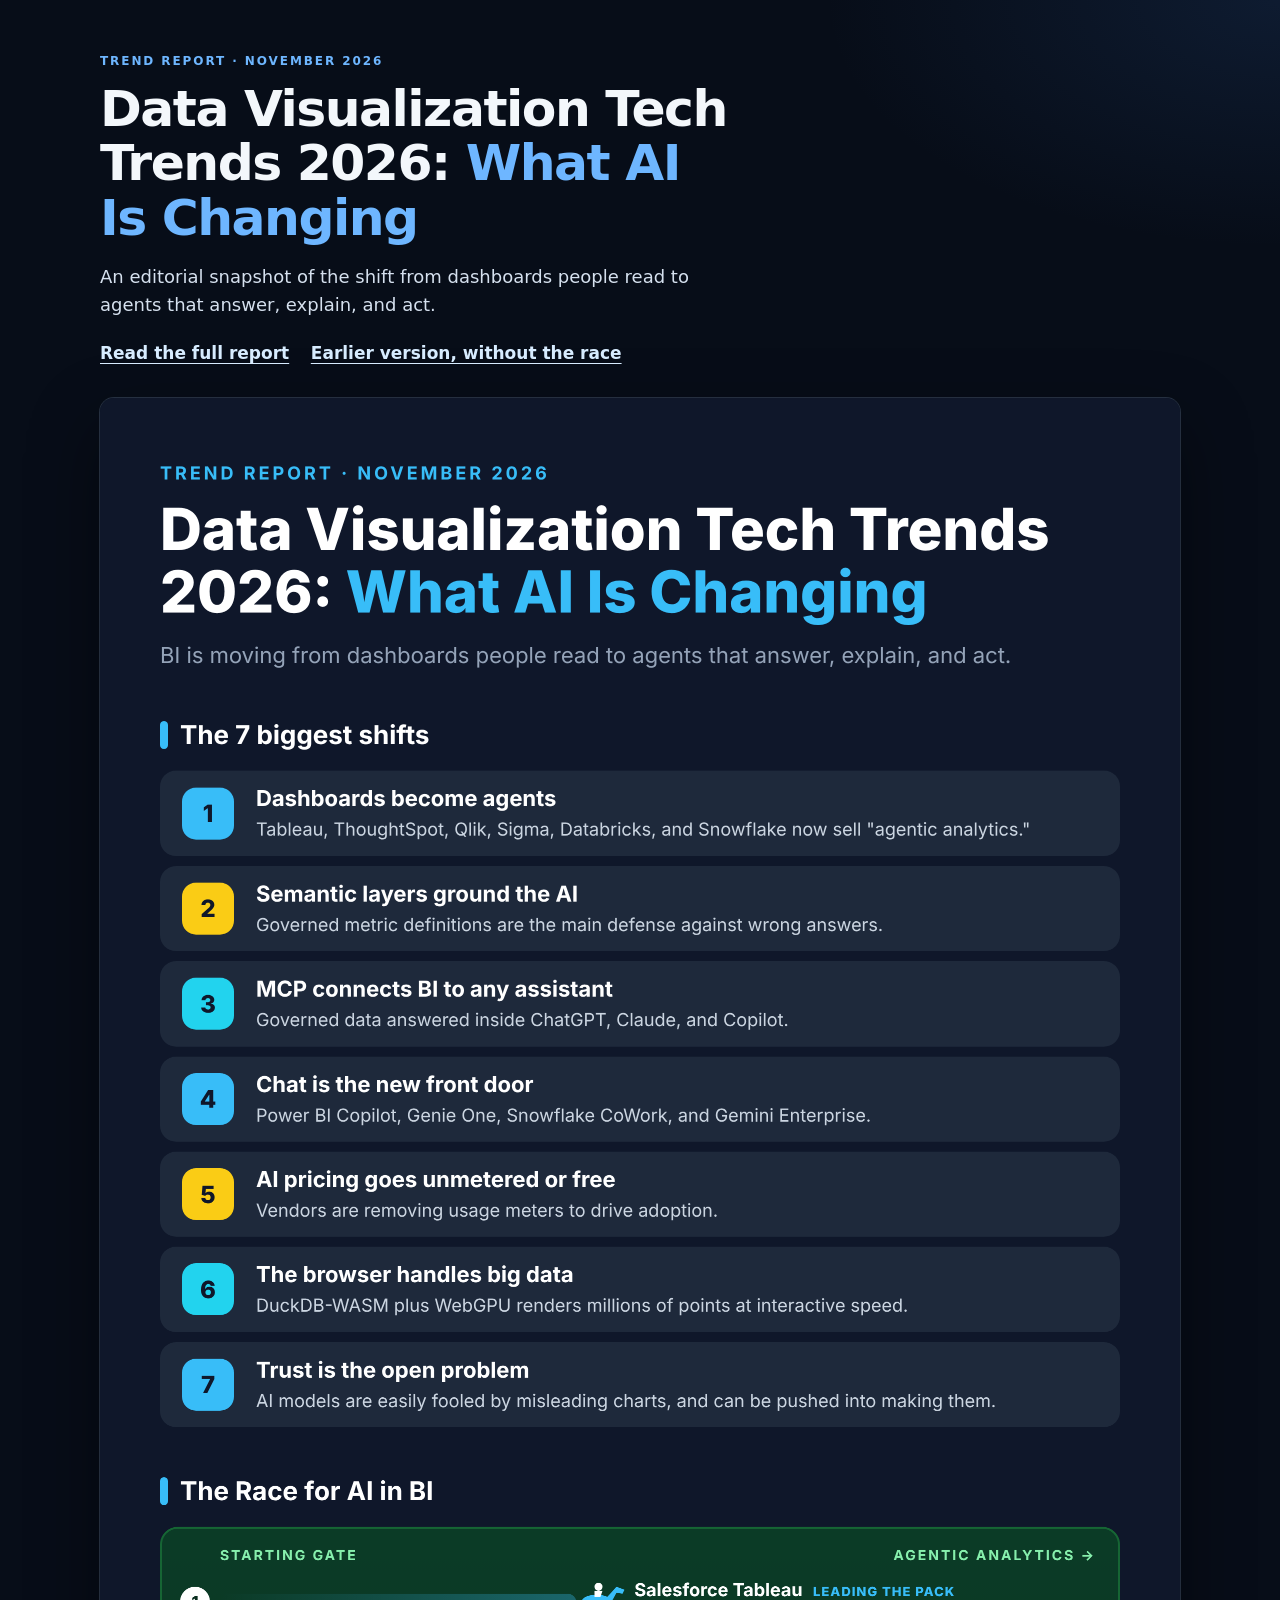
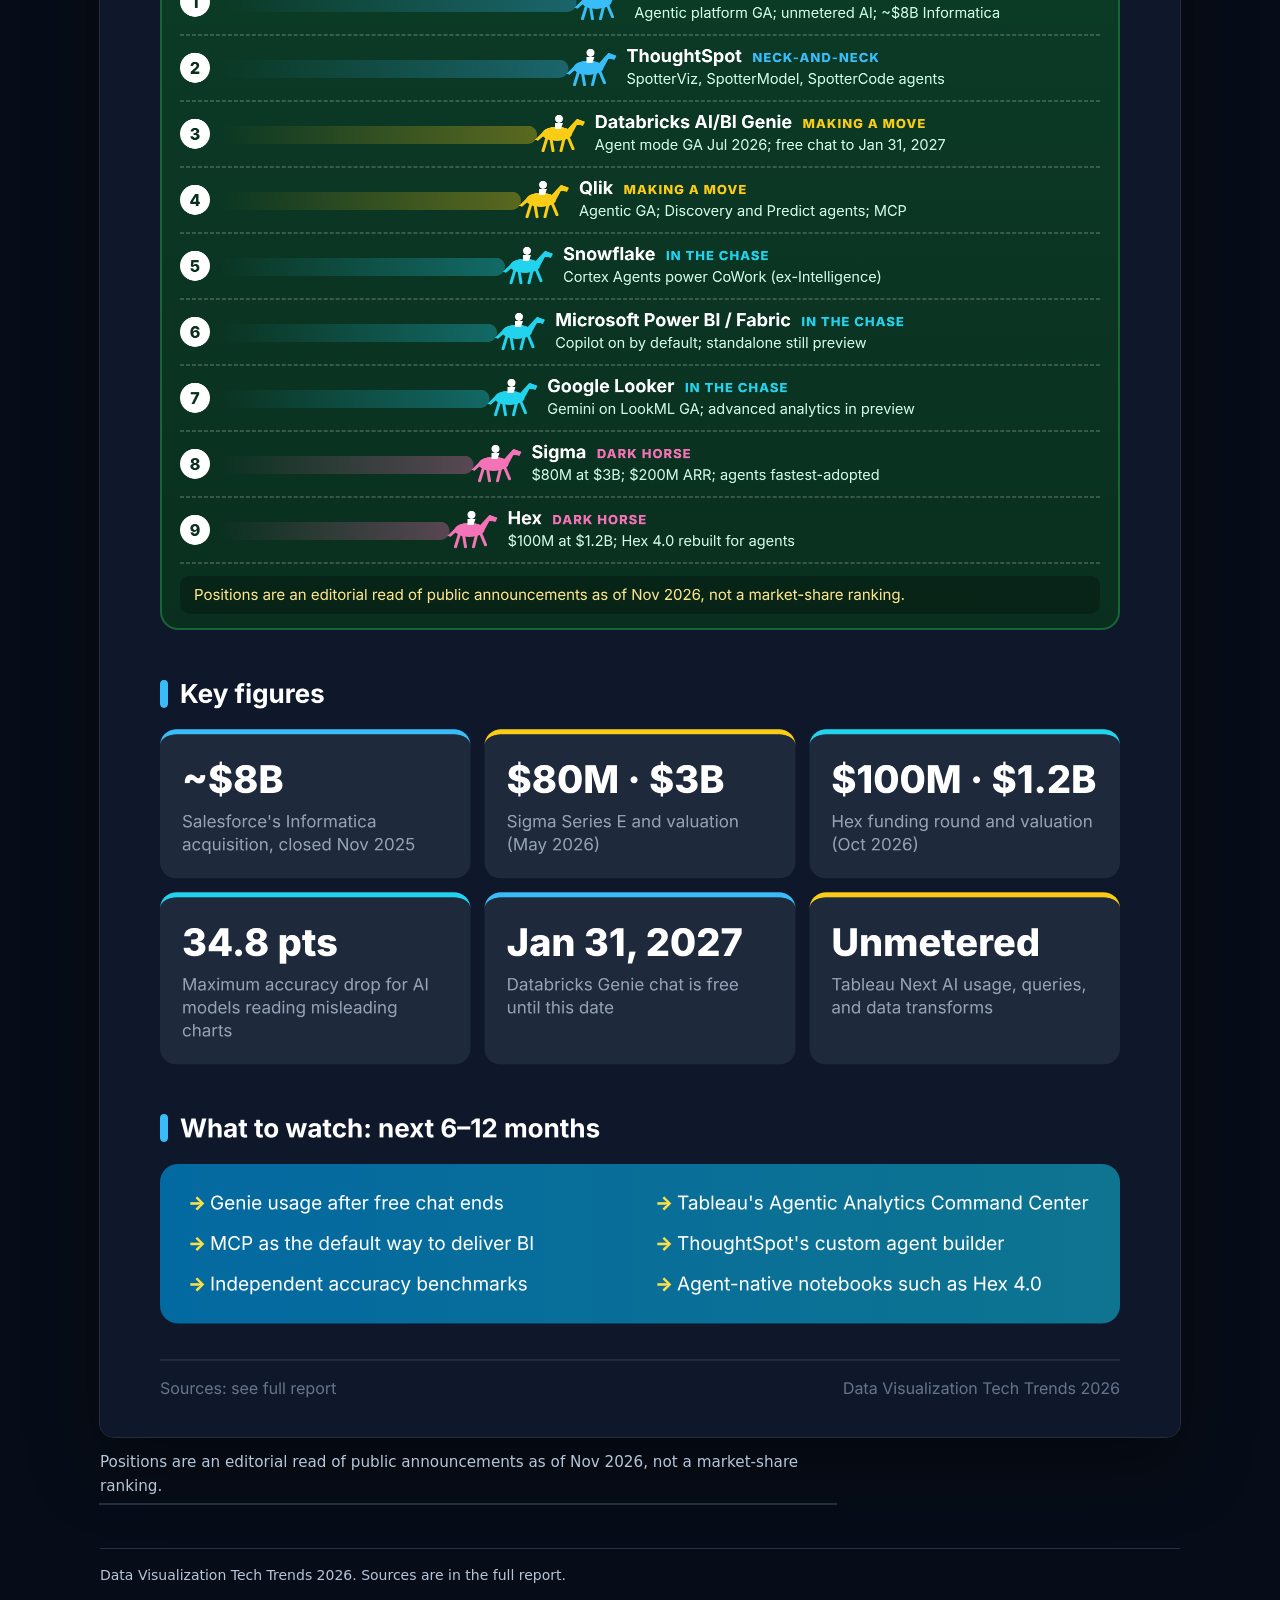
==== index.html @ 04157af9 "Add a static GitHub Pages site for the 2026 dataviz infographic Publish the race edition from the re" ====
<!DOCTYPE html>
<html lang="en">
<head>
  <meta charset="utf-8">
  <meta name="viewport" content="width=device-width, initial-scale=1">
  <title>Data Visualization Tech Trends 2026: What AI Is Changing</title>
  <meta name="description" content="A November 2026 infographic on how AI is changing business intelligence, including an editorial horse race for agentic analytics.">
  <link rel="canonical" href="https://ericalvarado.github.io/dataviz-ai-trends/">
  <meta name="theme-color" content="#070d18">
  <meta name="color-scheme" content="dark">

  <meta property="og:type" content="website">
  <meta property="og:site_name" content="Data Visualization Tech Trends 2026">
  <meta property="og:title" content="Data Visualization Tech Trends 2026: What AI Is Changing">
  <meta property="og:description" content="BI is moving from dashboards people read to agents that answer, explain, and act. An editorial look at the race for AI in BI, as of November 2026.">
  <meta property="og:url" content="https://ericalvarado.github.io/dataviz-ai-trends/">
  <meta property="og:image" content="https://ericalvarado.github.io/dataviz-ai-trends/images/dataviz-ai-trends-2026-race.png">
  <meta property="og:image:secure_url" content="https://ericalvarado.github.io/dataviz-ai-trends/images/dataviz-ai-trends-2026-race.png">
  <meta property="og:image:type" content="image/png">
  <meta property="og:image:width" content="2160">
  <meta property="og:image:height" content="5277">
  <meta property="og:image:alt" content="Infographic, Data Visualization Tech Trends 2026: What AI Is Changing, with a horse-racing chart titled The Race for AI in BI.">

  <meta name="twitter:card" content="summary_large_image">
  <meta name="twitter:title" content="Data Visualization Tech Trends 2026: What AI Is Changing">
  <meta name="twitter:description" content="BI is moving from dashboards people read to agents that answer, explain, and act. An editorial look at the race for AI in BI, as of November 2026.">
  <meta name="twitter:image" content="https://ericalvarado.github.io/dataviz-ai-trends/images/dataviz-ai-trends-2026-race.png">
  <meta name="twitter:image:alt" content="Infographic, Data Visualization Tech Trends 2026: What AI Is Changing, with a horse-racing chart titled The Race for AI in BI.">

  <link rel="stylesheet" href="styles.css">
</head>
<body>
  <div class="wrap">
    <header>
      <p class="kicker">Trend report · November 2026</p>
      <h1>Data Visualization Tech Trends 2026: <span>What AI Is Changing</span></h1>
      <p class="lede">An editorial snapshot of the shift from dashboards people read to agents that answer, explain, and act.</p>
      <nav class="actions" aria-label="Related">
        <a href="https://cursor.com/canvas/store-f956ac63-2e0c-4e94-ba3c-18de8e379e3c/e3237adf-e329-4df2-89d8-488cf65189a3">Read the full report</a>
        <a href="earlier.html">Earlier version, without the race</a>
      </nav>
    </header>

    <main>
      <figure class="poster">
        <a href="images/dataviz-ai-trends-2026-race.png">
          <img
            src="images/dataviz-ai-trends-2026-race.png"
            width="2160"
            height="5277"
            fetchpriority="high"
            alt="Infographic titled Data Visualization Tech Trends 2026: What AI Is Changing. November 2026 trend report. BI is moving from dashboards people read to agents that answer, explain, and act. Seven shifts: 1 Dashboards become agents, with Tableau, ThoughtSpot, Qlik, Sigma, Databricks, and Snowflake selling agentic analytics. 2 Semantic layers ground the AI, using governed metric definitions as the defense against wrong answers. 3 MCP connects BI to any assistant, so governed data is answered inside ChatGPT, Claude, and Copilot. 4 Chat is the new front door, including Power BI Copilot, Genie One, Snowflake CoWork, and Gemini Enterprise. 5 AI pricing goes unmetered or free as vendors remove usage meters to drive adoption. 6 The browser handles big data, with DuckDB-WASM plus WebGPU rendering millions of points at interactive speed. 7 Trust is the open problem, because AI models are easily fooled by misleading charts and can be pushed into making them. The Race for AI in BI, under agentic analytics, from the starting gate: 1 Salesforce Tableau, leading the pack, agentic platform generally available, unmetered AI, about $8 billion Informatica. 2 ThoughtSpot, neck and neck, with SpotterViz, SpotterModel, and SpotterCode agents. 3 Qlik, making a move, agentic generally available, Discovery and Predict agents, MCP. 4 Databricks AI/BI Genie, making a move, Genie chat generally available July 2026 and free chat until January 31, 2027. 5 Snowflake, in the chase, Cortex Agents power CoWork. 6 Microsoft Power BI and Fabric, in the chase, Copilot on by default and standalone still in preview. 7 Google Looker, in the chase, Gemini on LookML generally available and advanced analytics in preview. 8 Sigma, dark horse, $80 million at a $3 billion valuation, $200 million ARR, agents fastest-adopted. 9 Hex, dark horse, $100 million at a $1.2 billion valuation, Hex 4.0 rebuilt for agents. Key figures: about $8 billion Salesforce Informatica acquisition, closed November 2025; $80 million and a $3 billion valuation for Sigma Series E in May 2026; $100 million and a $1.2 billion valuation for Hex in October 2026; a 34.8 point maximum accuracy drop for AI models reading misleading charts; January 31, 2027, when Databricks Genie chat is free until; unmetered Tableau Next AI usage, queries, and data transforms. What to watch in the next 6 to 12 months: Genie usage after free chat ends, MCP as the default way to deliver BI, independent accuracy benchmarks, Tableau's Agentic Analytics Command Center, ThoughtSpot's custom agent builder, and agent-native notebooks such as Hex 4.0. Positions are an editorial read of public announcements as of November 2026, not a market-share ranking."
          >
          <span class="sr-only">Opens the full-size image.</span>
        </a>
        <figcaption>
          <p>Positions are an editorial read of public announcements as of Nov 2026, not a market-share ranking.</p>
          <p class="hint"><a href="images/dataviz-ai-trends-2026-race.png">Open the full-size image</a></p>
        </figcaption>
      </figure>
    </main>

    <footer>
      <p>Data Visualization Tech Trends 2026. Sources are in the full report.</p>
    </footer>
  </div>
</body>
</html>
---- styles.css ----
:root {
  color-scheme: dark;
  --bg: #070d18;
  --ink: #f3f7fb;
  --lede: #d5e0ee;
  --muted: #b7c5d8;
  --accent: #6eb6ff;
  --accent-strong: #d7ecff;
  --line: rgba(158, 190, 230, 0.2);
  --glow: rgba(56, 132, 214, 0.28);
  --max: 1080px;
}

* {
  box-sizing: border-box;
}

html {
  background: var(--bg);
}

body {
  margin: 0;
  min-height: 100vh;
  font-family: "Segoe UI", "Helvetica Neue", system-ui, sans-serif;
  font-size: 1.0625rem;
  line-height: 1.55;
  color: var(--ink);
  background:
    radial-gradient(900px 420px at 12% -10%, var(--glow), transparent 70%),
    radial-gradient(700px 380px at 100% 0%, rgba(46, 92, 160, 0.18), transparent 65%),
    var(--bg);
}

.wrap {
  width: min(var(--max), calc(100% - 2rem));
  margin-inline: auto;
  padding-block: 3.25rem 4rem;
}

.kicker {
  margin: 0 0 0.7rem;
  color: var(--accent);
  font-size: 0.75rem;
  font-weight: 700;
  letter-spacing: 0.16em;
  text-transform: uppercase;
}

h1 {
  max-width: 18ch;
  margin: 0;
  font-size: clamp(1.85rem, 4.6vw, 3.15rem);
  font-weight: 700;
  letter-spacing: -0.03em;
  line-height: 1.08;
}

h1 span {
  color: var(--accent);
}

.lede {
  max-width: 38rem;
  margin: 1.1rem 0 0;
  color: var(--lede);
  font-size: 1.125rem;
}

.actions {
  display: flex;
  flex-wrap: wrap;
  gap: 0.7rem 1.35rem;
  margin: 1.35rem 0 2rem;
  padding: 0;
}

.actions a {
  color: var(--accent-strong);
  font-weight: 600;
  text-underline-offset: 0.22em;
}

.actions a:hover {
  color: white;
}

.poster {
  margin: 0;
}

.poster a {
  display: block;
  border-radius: 14px;
  overflow: hidden;
  line-height: 0;
  background: #0c1424;
  box-shadow:
    0 0 0 1px var(--line),
    0 28px 70px rgba(0, 0, 0, 0.42);
}

.poster a:hover {
  box-shadow:
    0 0 0 1px rgba(126, 186, 255, 0.55),
    0 28px 70px rgba(0, 0, 0, 0.42);
}

.poster a:focus-visible {
  outline: 2px solid var(--accent);
  outline-offset: 4px;
}

.poster img {
  display: block;
  width: 100%;
  max-width: 1080px;
  height: auto;
}

figcaption {
  max-width: 46rem;
  margin-top: 0.9rem;
  color: var(--muted);
  font-size: 0.95rem;
}

figcaption p {
  margin: 0;
}

.hint {
  margin-top: 0.35rem;
  font-size: 0.875rem;
}

.hint a {
  color: var(--accent);
}

footer {
  margin-top: 2.75rem;
  padding-top: 1rem;
  border-top: 1px solid var(--line);
  color: var(--muted);
  font-size: 0.875rem;
}

footer p {
  margin: 0;
}

a:focus-visible {
  outline: 2px solid var(--accent);
  outline-offset: 3px;
  border-radius: 2px;
}

.sr-only {
  position: absolute;
  width: 1px;
  height: 1px;
  padding: 0;
  margin: -1px;
  overflow: hidden;
  clip: rect(0, 0, 0, 0);
  white-space: nowrap;
  border: 0;
}

@media (max-width: 640px) {
  .wrap {
    width: min(var(--max), calc(100% - 1.25rem));
    padding-block: 1.75rem 2.5rem;
  }

  .lede {
    font-size: 1.02rem;
  }

  .poster a {
    border-radius: 10px;
  }
}

@media (prefers-reduced-motion: reduce) {
  * {
    scroll-behavior: auto;
  }
}
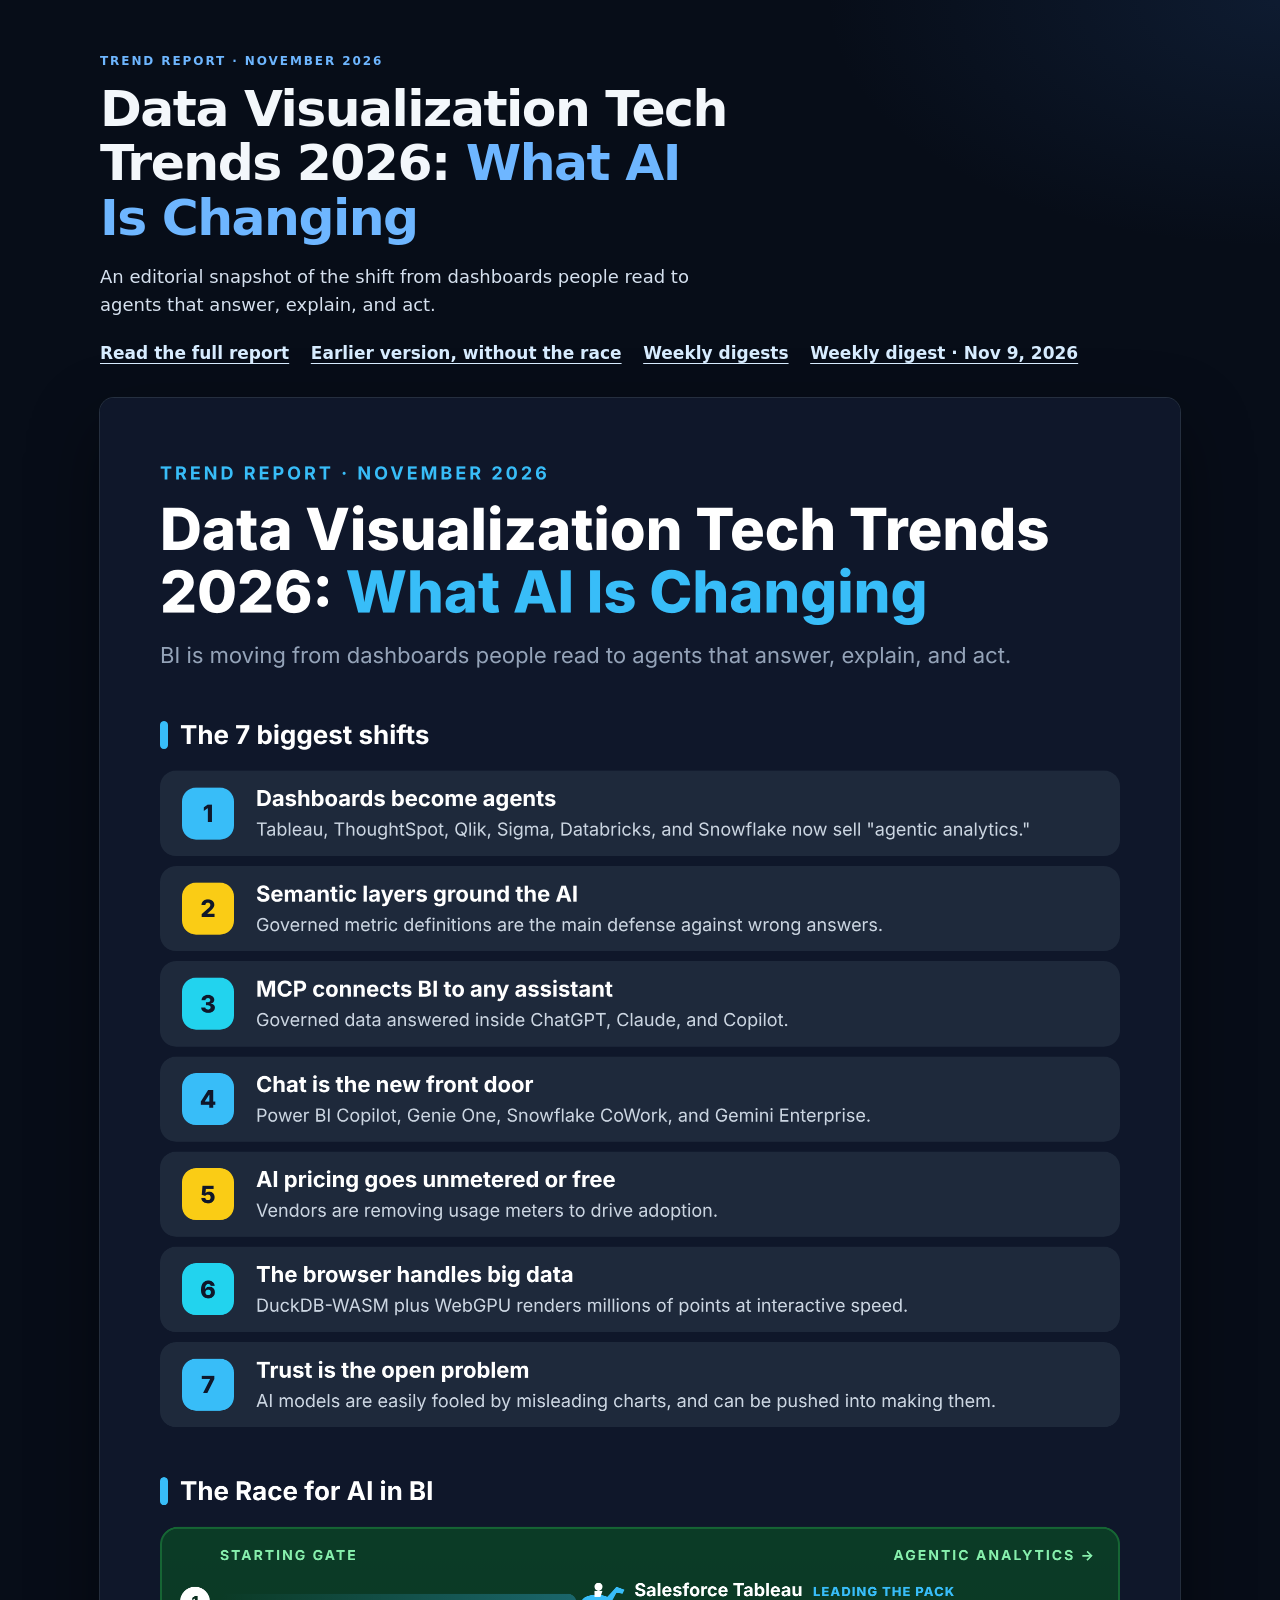
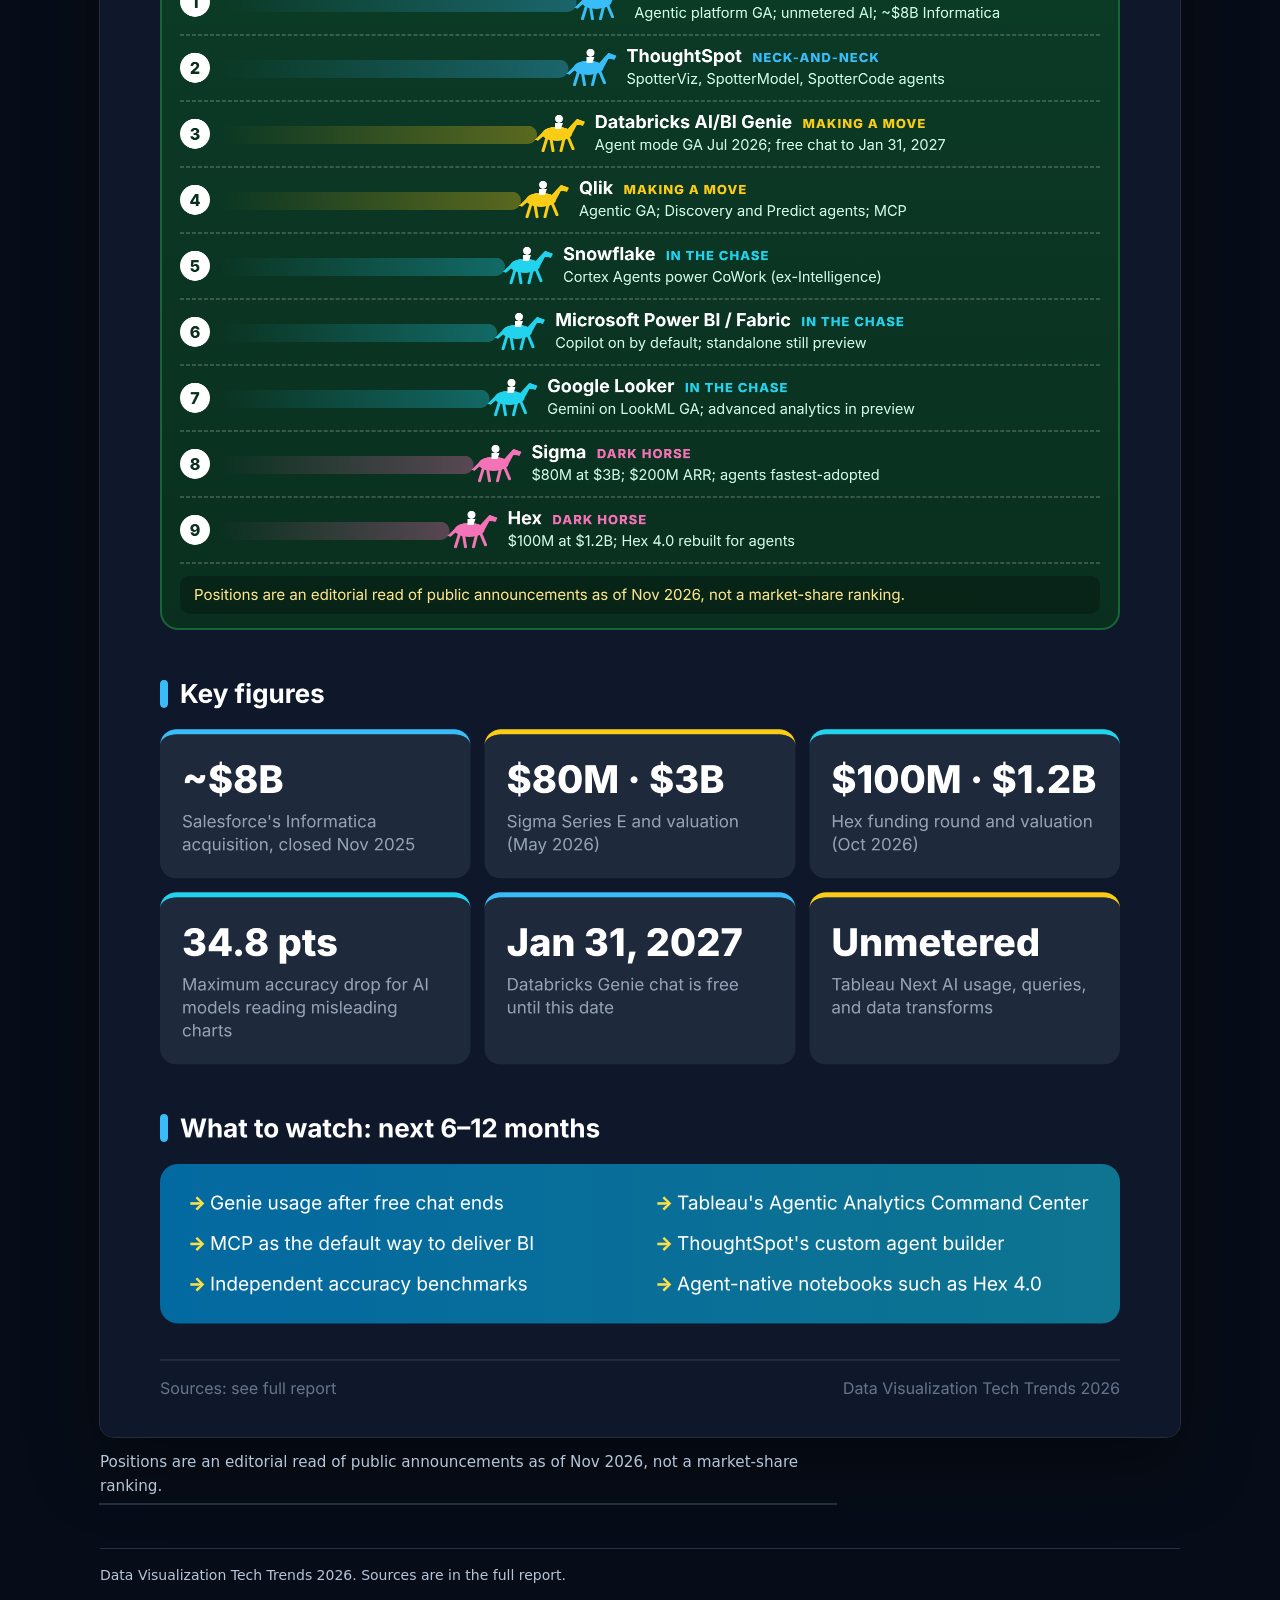
==== commit 3f09614a: "Add the Nov 9, 2026 data viz + AI weekly digest. Publish this week's digest as a static page, list i" ====
--- a/index.html
+++ b/index.html
@@ -38,6 +38,8 @@
       <nav class="actions" aria-label="Related">
         <a href="https://cursor.com/canvas/store-f956ac63-2e0c-4e94-ba3c-18de8e379e3c/e3237adf-e329-4df2-89d8-488cf65189a3">Read the full report</a>
         <a href="earlier.html">Earlier version, without the race</a>
+        <a href="digests/">Weekly digests</a>
+        <a href="digests/2026-11-09.html">Weekly digest · Nov 9, 2026</a>
       </nav>
     </header>
 
--- a/styles.css
+++ b/styles.css
@@ -188,3 +188,67 @@
     scroll-behavior: auto;
   }
 }
+
+.digest {
+  max-width: 44rem;
+}
+
+.digest h1 {
+  max-width: none;
+  margin-bottom: 0.85rem;
+}
+
+.digest a {
+  color: var(--accent);
+  overflow-wrap: anywhere;
+}
+
+.digest a:hover {
+  color: white;
+}
+
+.digest li {
+  margin-bottom: 0.9rem;
+}
+
+.digest h2 {
+  margin-top: 2.25rem;
+  border-top: 1px solid var(--line);
+  padding-top: 1rem;
+  font-size: 1.25rem;
+  letter-spacing: -0.02em;
+}
+
+.digest-index {
+  list-style: none;
+  margin: 0;
+  padding: 0;
+}
+
+.digest-index li {
+  margin: 0;
+  padding-bottom: 1.15rem;
+  border-bottom: 1px solid var(--line);
+}
+
+.digest-index time {
+  display: block;
+  margin-bottom: 0.35rem;
+  color: var(--accent);
+  font-size: 0.75rem;
+  font-weight: 700;
+  letter-spacing: 0.16em;
+  text-transform: uppercase;
+}
+
+.digest-index a {
+  color: var(--accent-strong);
+  font-size: 1.25rem;
+  font-weight: 700;
+  letter-spacing: -0.02em;
+  text-underline-offset: 0.22em;
+}
+
+.digest-index a:hover {
+  color: white;
+}
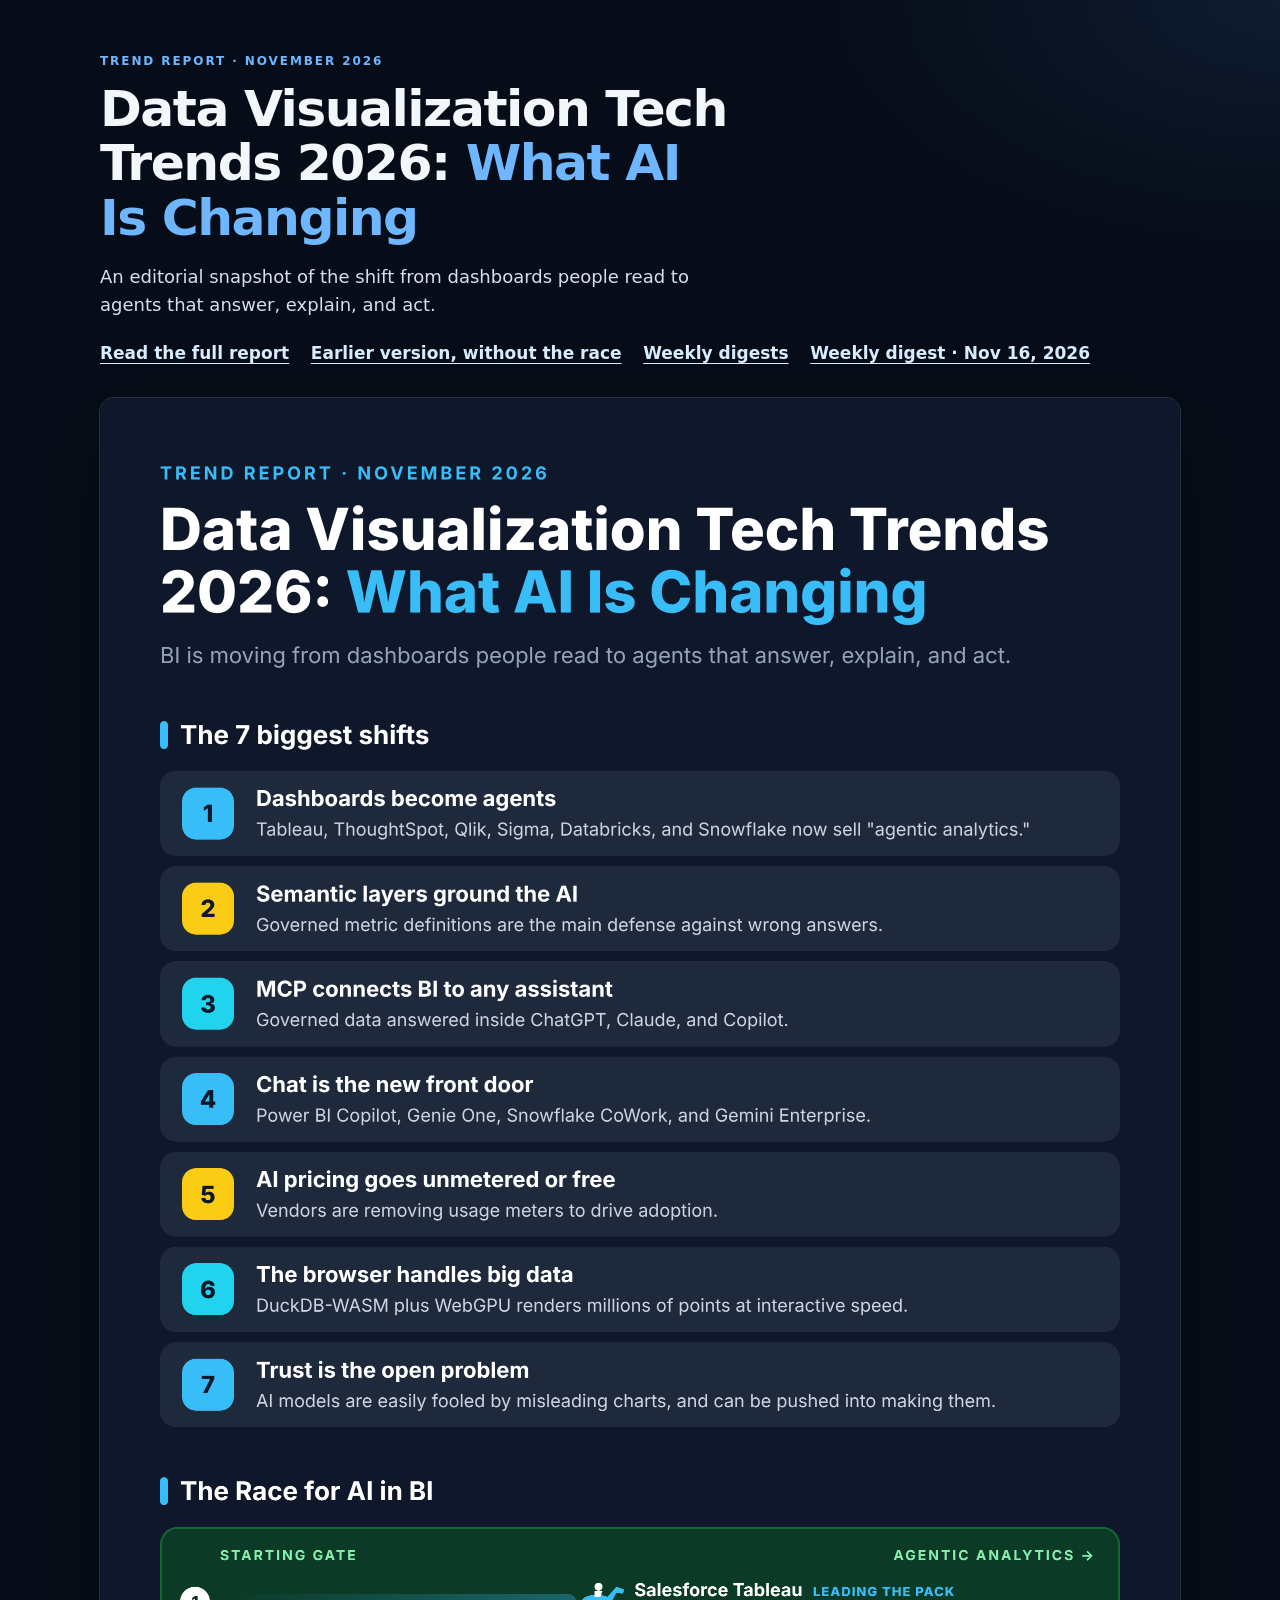
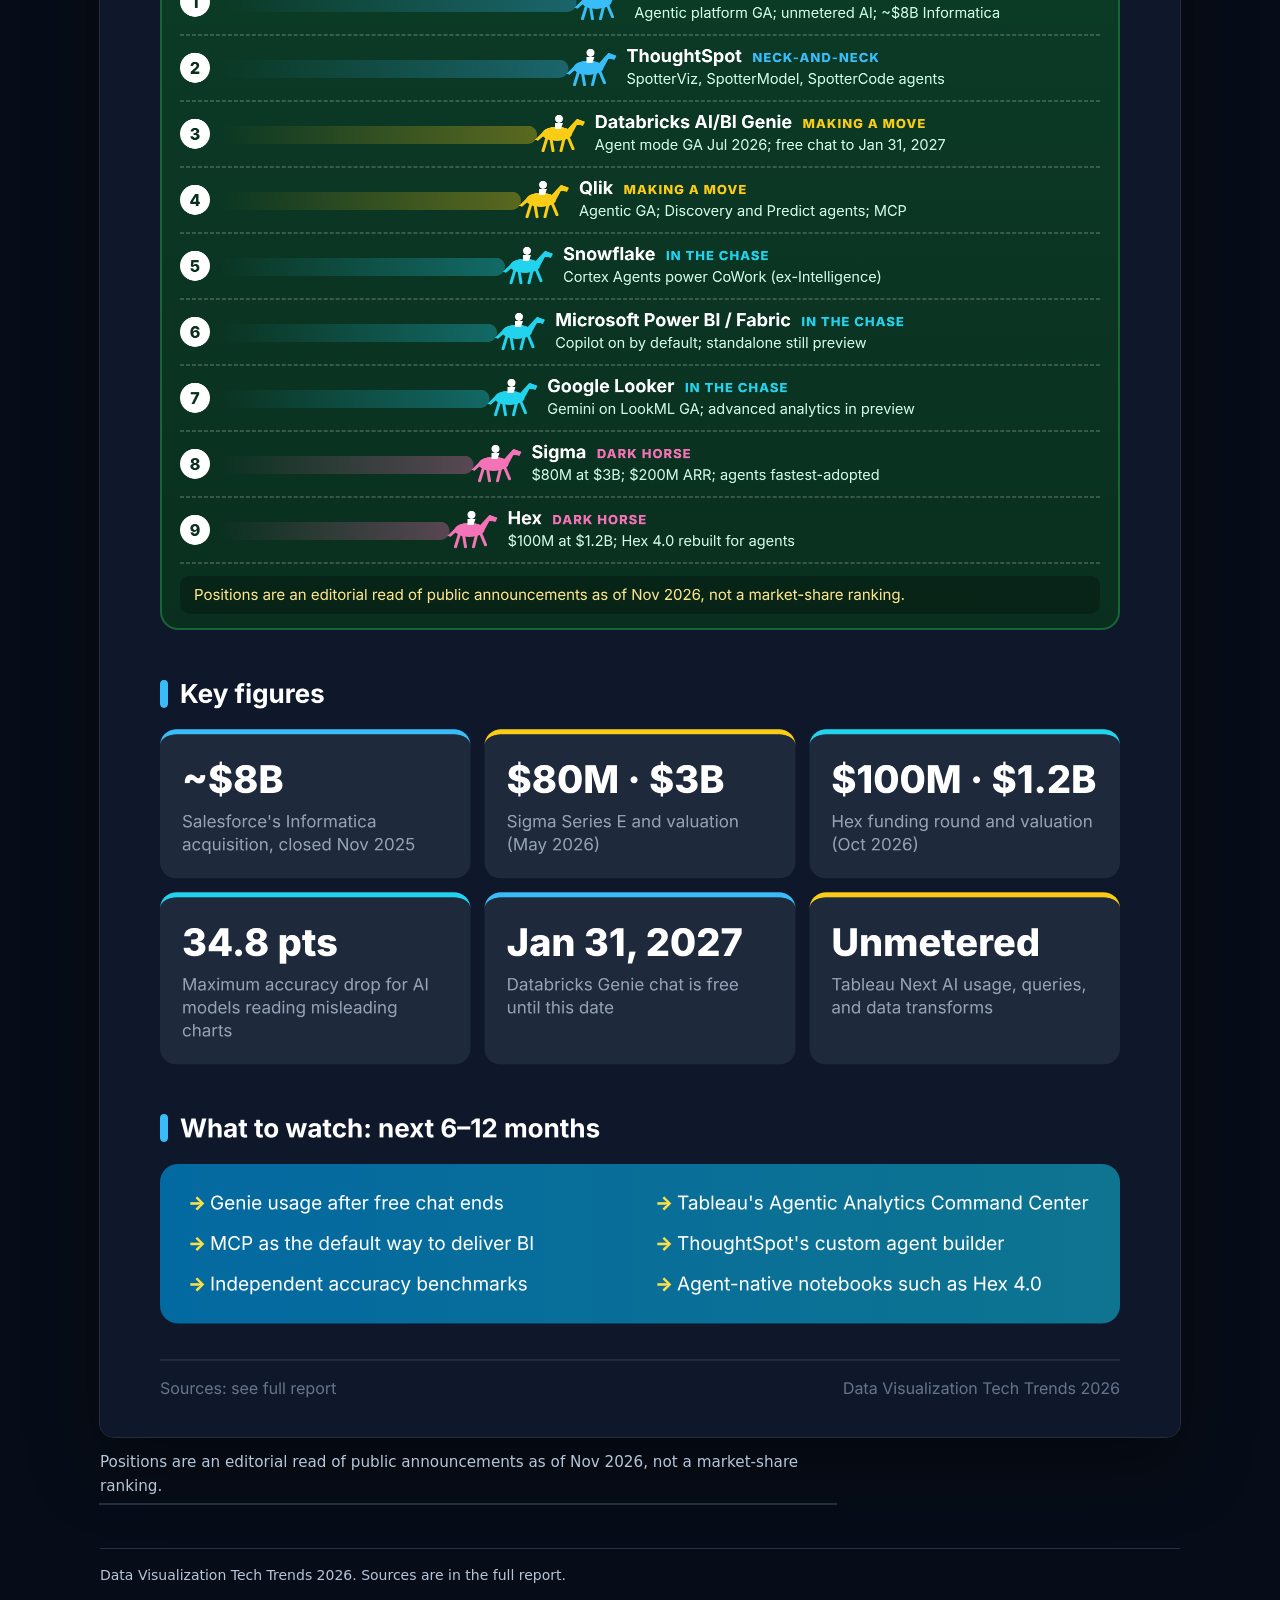
==== commit 92e24cab: "Add the Nov 16, 2026 data viz + AI weekly digest. Publish this week's digest as a static page, list " ====
--- a/index.html
+++ b/index.html
@@ -39,7 +39,7 @@
         <a href="https://cursor.com/canvas/store-f956ac63-2e0c-4e94-ba3c-18de8e379e3c/e3237adf-e329-4df2-89d8-488cf65189a3">Read the full report</a>
         <a href="earlier.html">Earlier version, without the race</a>
         <a href="digests/">Weekly digests</a>
-        <a href="digests/2026-11-09.html">Weekly digest · Nov 9, 2026</a>
+        <a href="digests/2026-11-16.html">Weekly digest · Nov 16, 2026</a>
       </nav>
     </header>
 
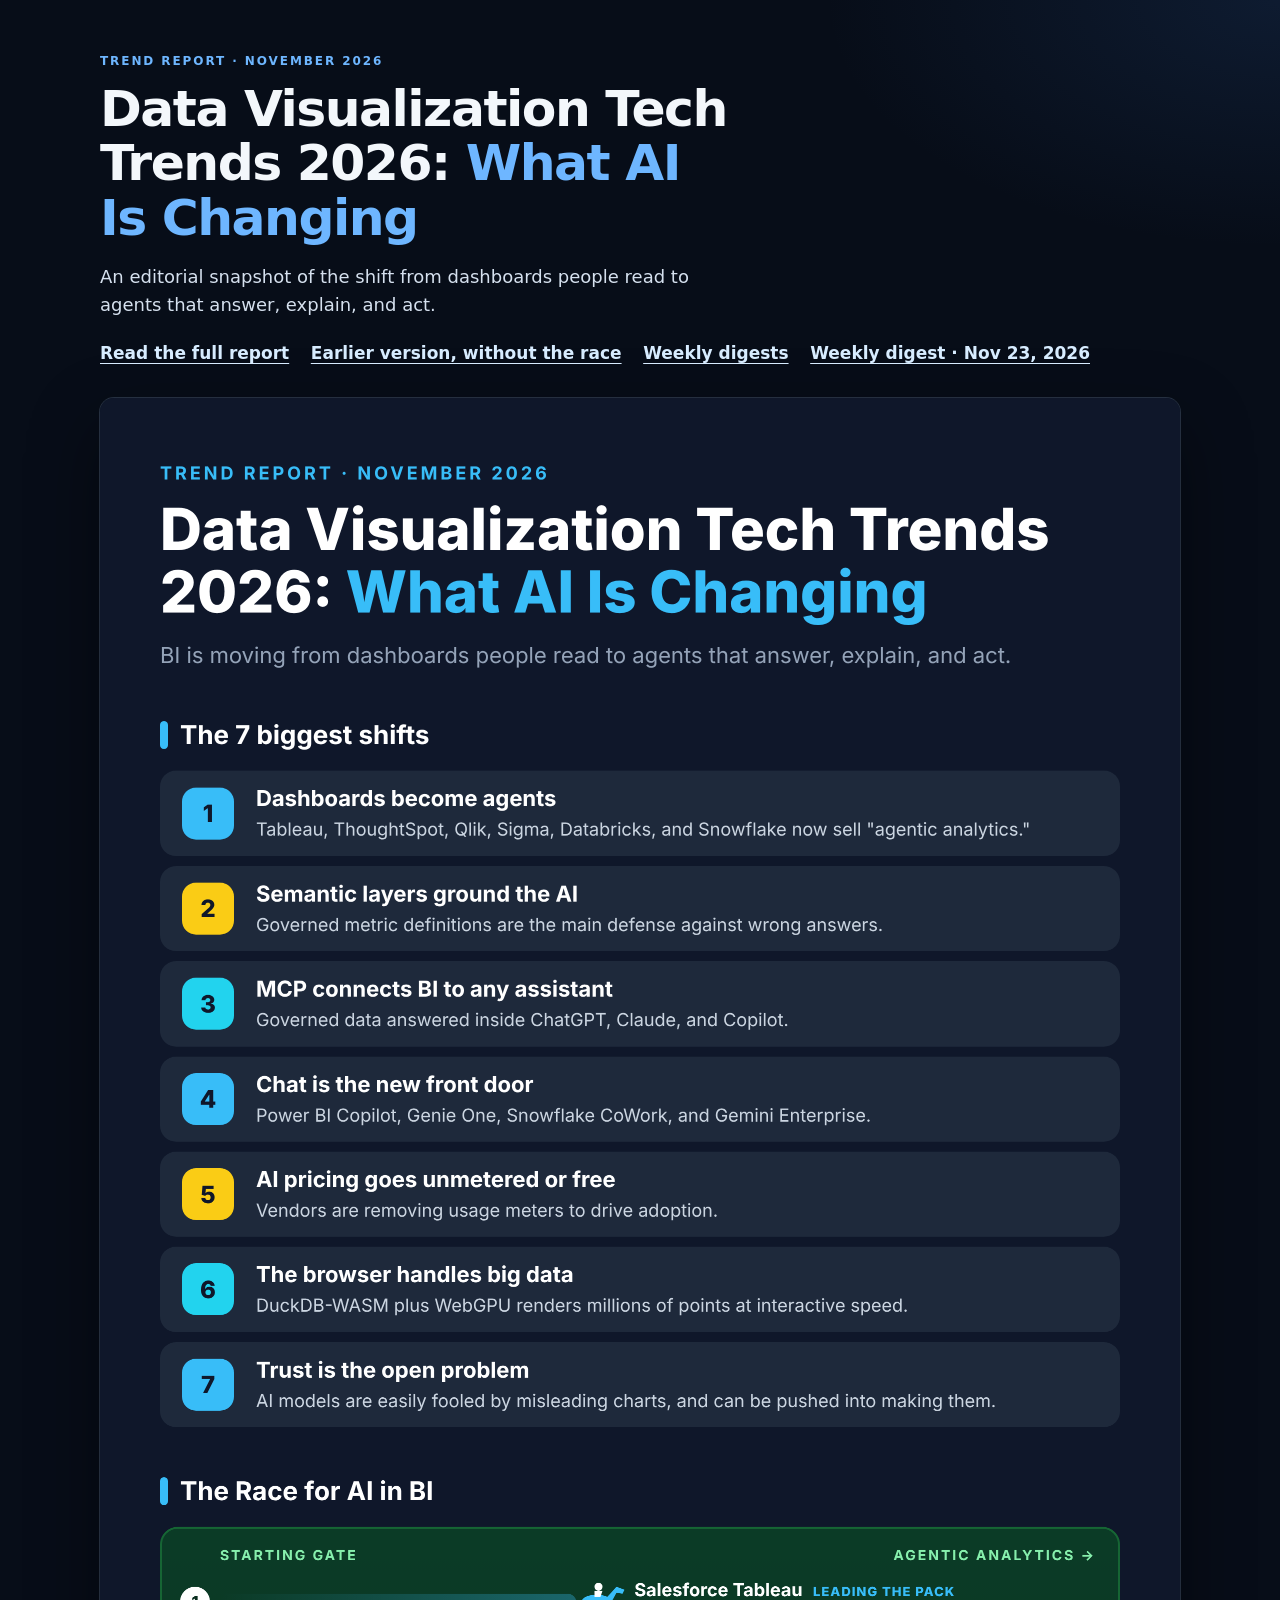
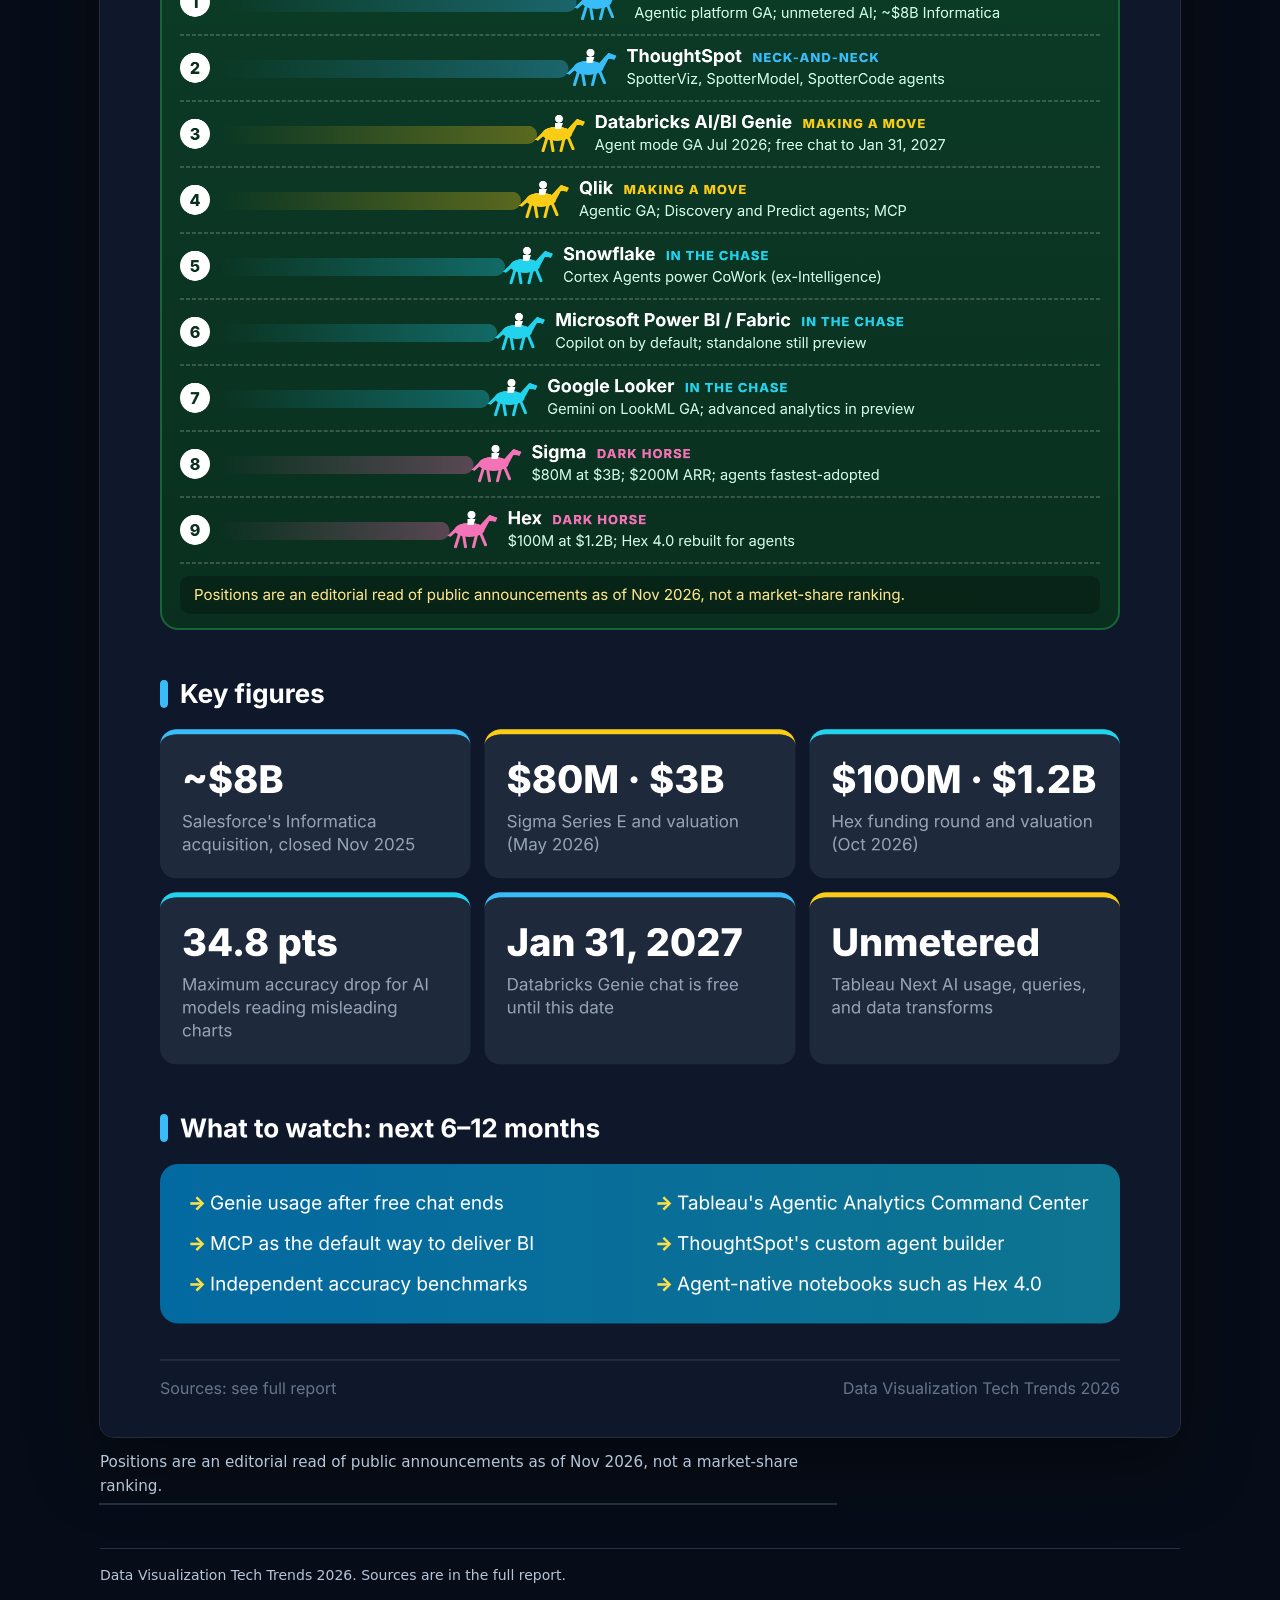
==== commit 6fdb0d35: "Add the Nov 23, 2026 HCI + visualization weekly digest. Publish this week's digest as a static page," ====
--- a/index.html
+++ b/index.html
@@ -39,7 +39,7 @@
         <a href="https://cursor.com/canvas/store-f956ac63-2e0c-4e94-ba3c-18de8e379e3c/e3237adf-e329-4df2-89d8-488cf65189a3">Read the full report</a>
         <a href="earlier.html">Earlier version, without the race</a>
         <a href="digests/">Weekly digests</a>
-        <a href="digests/2026-11-16.html">Weekly digest · Nov 16, 2026</a>
+        <a href="digests/2026-11-23.html">Weekly digest · Nov 23, 2026</a>
       </nav>
     </header>
 
